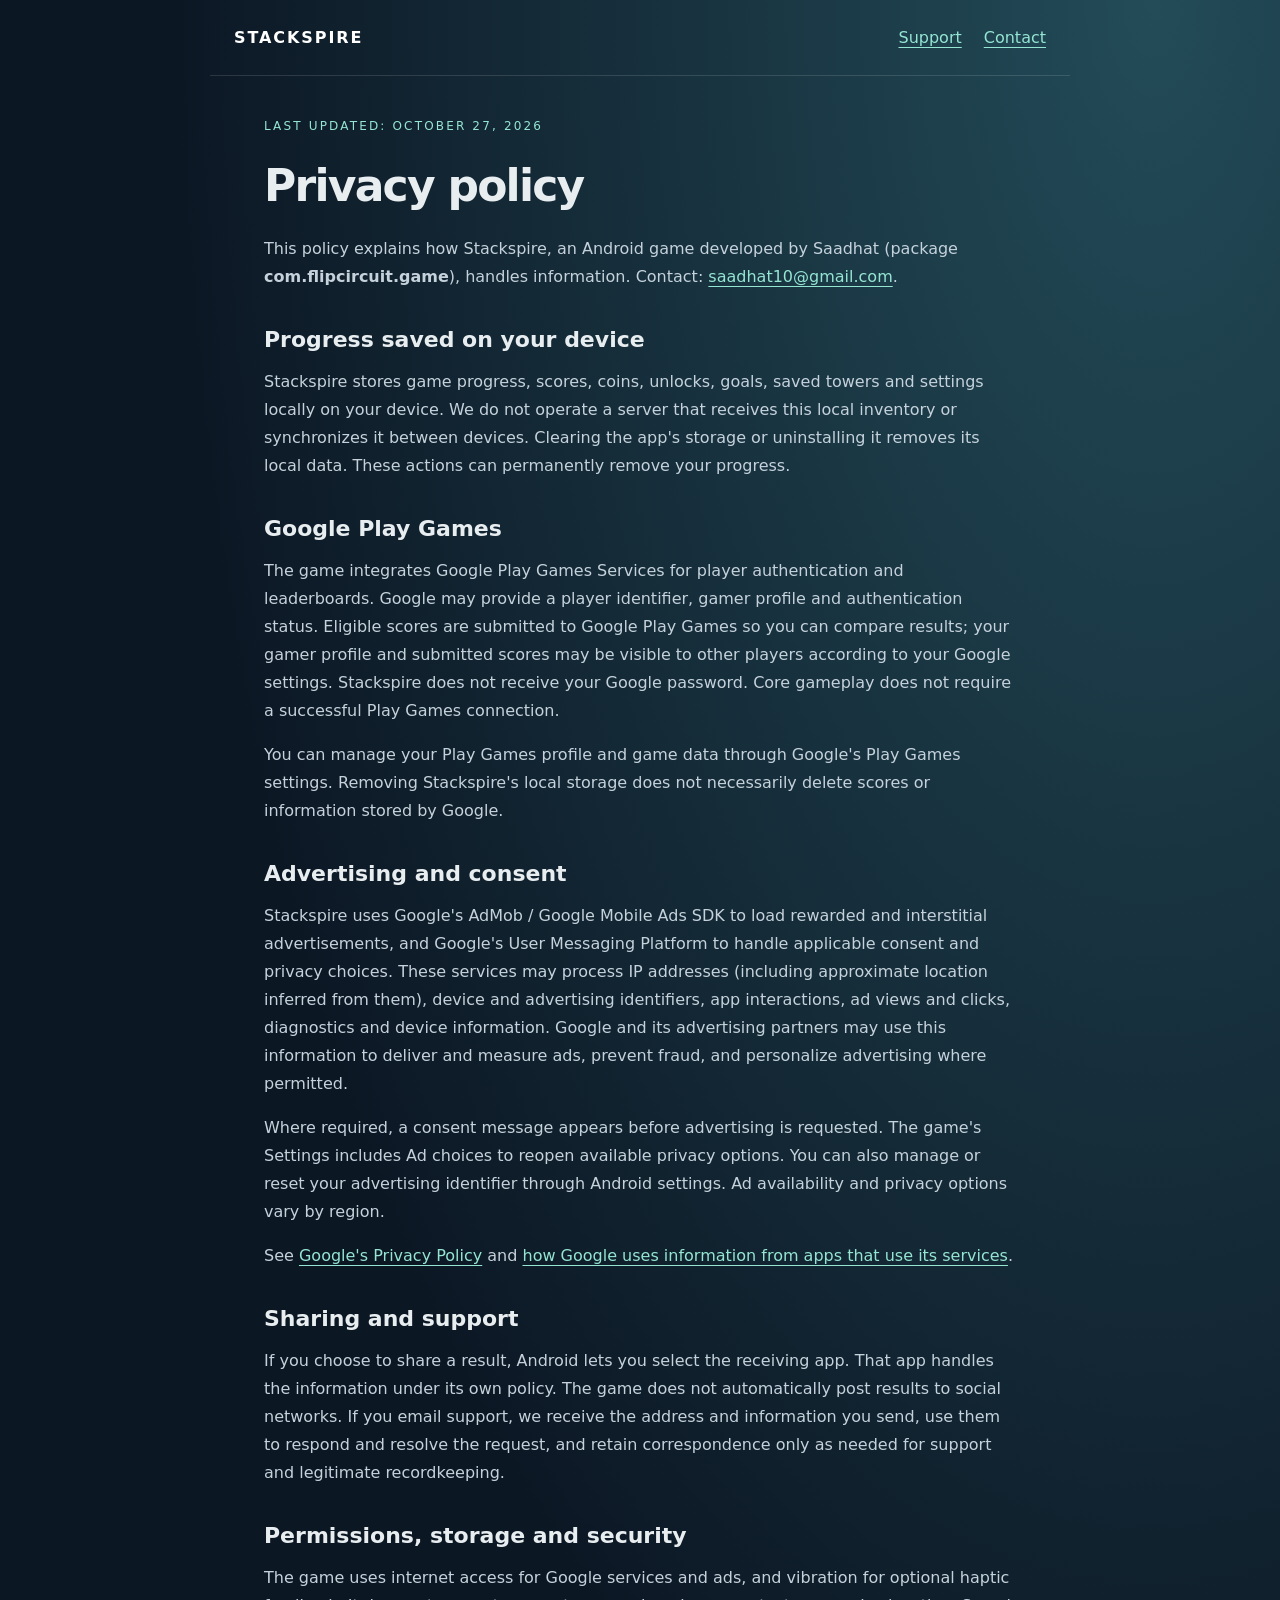
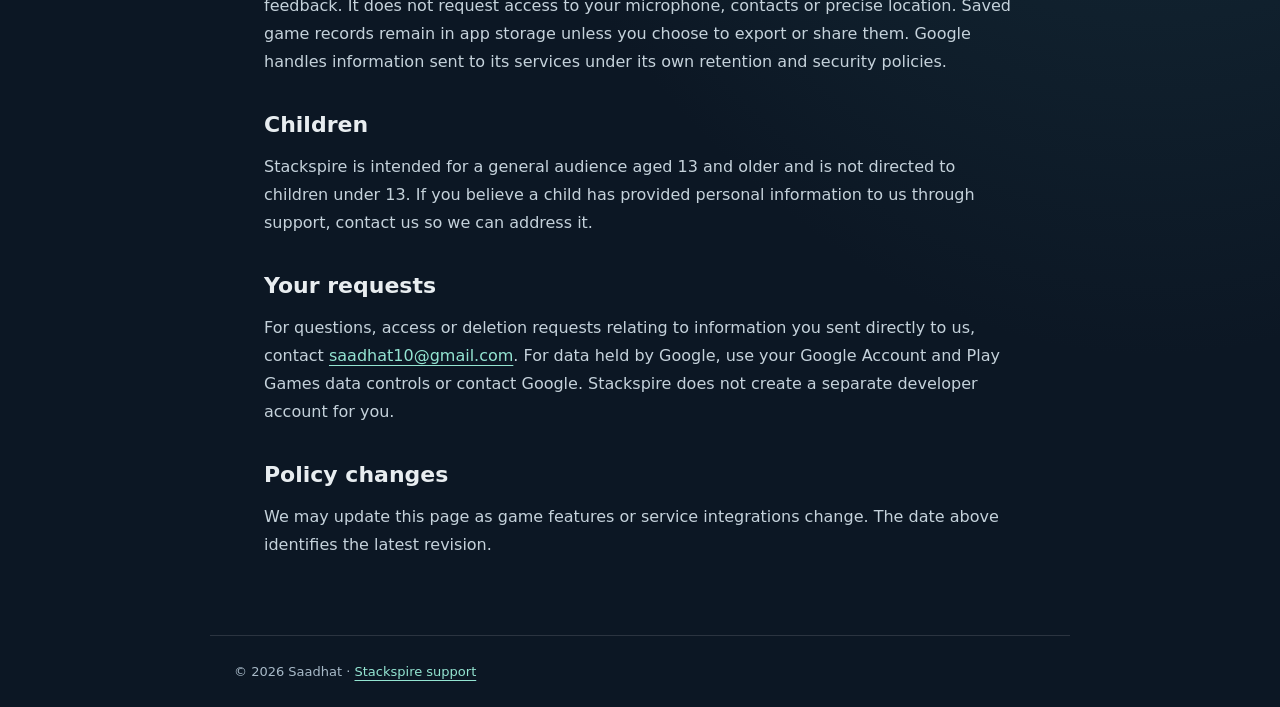
==== privacy.html @ 84bd4995 "Add Stackspire support and privacy page" ====
<!doctype html><html lang="en"><head><meta charset="utf-8"><meta name="viewport" content="width=device-width,initial-scale=1"><meta name="description" content="Privacy policy for the Stackspire Android game by Saadhat."><title>Stackspire — Privacy Policy</title><link rel="stylesheet" href="style.css"></head><body><header><a class="brand" href="./">STACKSPIRE</a><nav><a href="./">Support</a><a href="mailto:saadhat10@gmail.com">Contact</a></nav></header><main class="policy"><p class="eyebrow">Last updated: October 27, 2026</p><h1>Privacy policy</h1><p>This policy explains how Stackspire, an Android game developed by Saadhat (package <strong>com.flipcircuit.game</strong>), handles information. Contact: <a href="mailto:saadhat10@gmail.com">saadhat10@gmail.com</a>.</p><h2>Progress saved on your device</h2><p>Stackspire stores game progress, scores, coins, unlocks, goals, saved towers and settings locally on your device. We do not operate a server that receives this local inventory or synchronizes it between devices. Clearing the app's storage or uninstalling it removes its local data. These actions can permanently remove your progress.</p><h2>Google Play Games</h2><p>The game integrates Google Play Games Services for player authentication and leaderboards. Google may provide a player identifier, gamer profile and authentication status. Eligible scores are submitted to Google Play Games so you can compare results; your gamer profile and submitted scores may be visible to other players according to your Google settings. Stackspire does not receive your Google password. Core gameplay does not require a successful Play Games connection.</p><p>You can manage your Play Games profile and game data through Google's Play Games settings. Removing Stackspire's local storage does not necessarily delete scores or information stored by Google.</p><h2>Advertising and consent</h2><p>Stackspire uses Google's AdMob / Google Mobile Ads SDK to load rewarded and interstitial advertisements, and Google's User Messaging Platform to handle applicable consent and privacy choices. These services may process IP addresses (including approximate location inferred from them), device and advertising identifiers, app interactions, ad views and clicks, diagnostics and device information. Google and its advertising partners may use this information to deliver and measure ads, prevent fraud, and personalize advertising where permitted.</p><p>Where required, a consent message appears before advertising is requested. The game's Settings includes Ad choices to reopen available privacy options. You can also manage or reset your advertising identifier through Android settings. Ad availability and privacy options vary by region.</p><p>See <a href="https://policies.google.com/privacy">Google's Privacy Policy</a> and <a href="https://policies.google.com/technologies/partner-sites">how Google uses information from apps that use its services</a>.</p><h2>Sharing and support</h2><p>If you choose to share a result, Android lets you select the receiving app. That app handles the information under its own policy. The game does not automatically post results to social networks. If you email support, we receive the address and information you send, use them to respond and resolve the request, and retain correspondence only as needed for support and legitimate recordkeeping.</p><h2>Permissions, storage and security</h2><p>The game uses internet access for Google services and ads, and vibration for optional haptic feedback. It does not request access to your microphone, contacts or precise location. Saved game records remain in app storage unless you choose to export or share them. Google handles information sent to its services under its own retention and security policies.</p><h2>Children</h2><p>Stackspire is intended for a general audience aged 13 and older and is not directed to children under 13. If you believe a child has provided personal information to us through support, contact us so we can address it.</p><h2>Your requests</h2><p>For questions, access or deletion requests relating to information you sent directly to us, contact <a href="mailto:saadhat10@gmail.com">saadhat10@gmail.com</a>. For data held by Google, use your Google Account and Play Games data controls or contact Google. Stackspire does not create a separate developer account for you.</p><h2>Policy changes</h2><p>We may update this page as game features or service integrations change. The date above identifies the latest revision.</p></main><footer>© 2026 Saadhat · <a href="./">Stackspire support</a></footer></body></html>
---- style.css ----
:root{color-scheme:dark;font-family:system-ui,-apple-system,Segoe UI,sans-serif;background:#0c1724;color:#e8edf0}*{box-sizing:border-box}body{margin:0;background:radial-gradient(ellipse at 90% 0,#234b58,transparent 60%)}header,main,footer{max-width:860px;margin:auto;padding:28px 24px}header{display:flex;align-items:center;justify-content:space-between;gap:24px;border-bottom:1px solid #ffffff20}a{color:#94e5d2;text-underline-offset:4px}nav{display:flex;gap:22px}.brand{font-weight:800;letter-spacing:.12em;text-decoration:none;color:#fff}h1{font-size:clamp(36px,7vw,64px);line-height:1.08;letter-spacing:-.04em;margin:25px 0}h2{font-size:22px;margin:36px 0 12px}p,li{line-height:1.75;color:#c5d2db}li{margin:8px 0}.eyebrow{color:#94e5d2;font-size:12px;letter-spacing:.18em;text-transform:uppercase}.lead{font-size:21px;max-width:600px}.card{padding:22px 26px;background:#ffffff08;border:1px solid #ffffff18;border-radius:18px;margin:24px 0}.card h2{margin-top:0}footer{font-size:13px;border-top:1px solid #ffffff20;color:#a8bac8}.button{display:inline-block;background:#94e5d2;color:#102c32;font-weight:700;padding:13px 20px;border-radius:30px;text-decoration:none}main{padding-bottom:60px}.policy h1{font-size:44px}.policy{max-width:800px}@media(max-width:500px){header{align-items:flex-start;flex-direction:column;gap:16px}nav{font-size:14px}.card{padding:20px}}
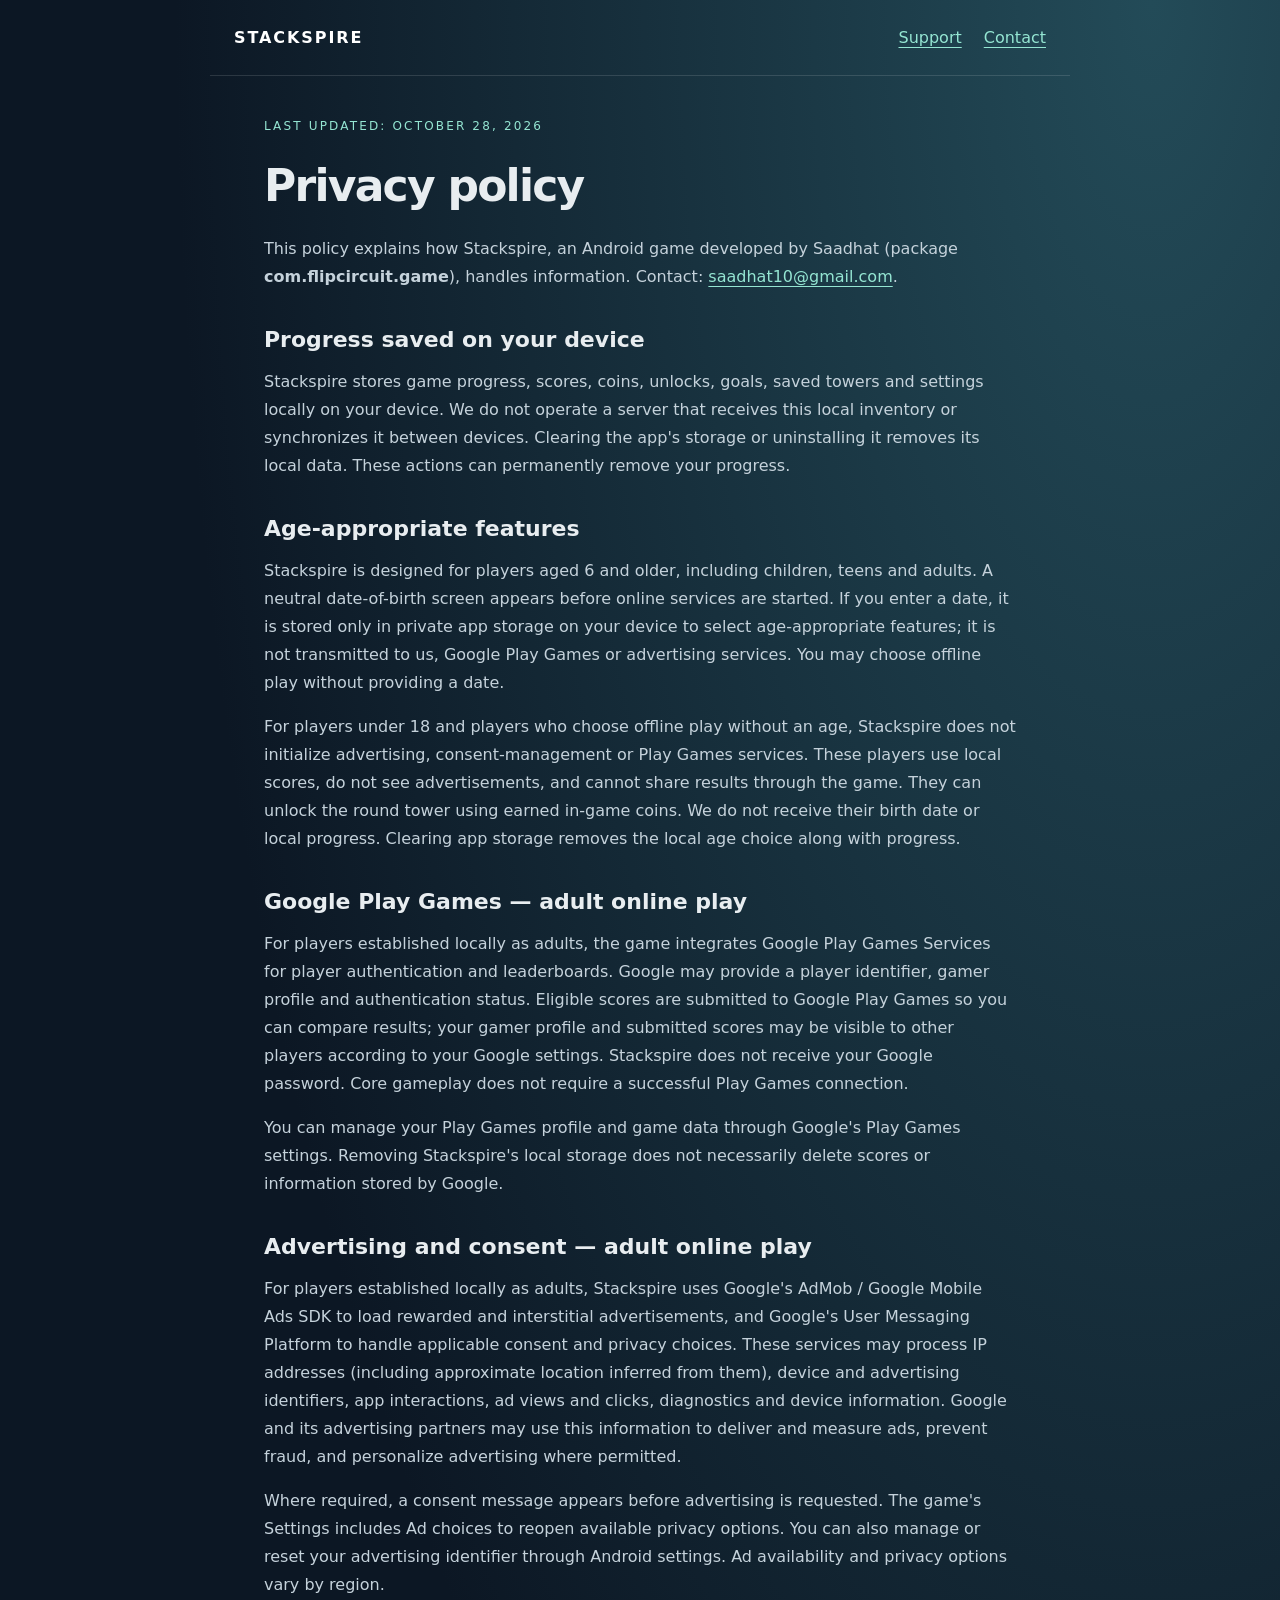
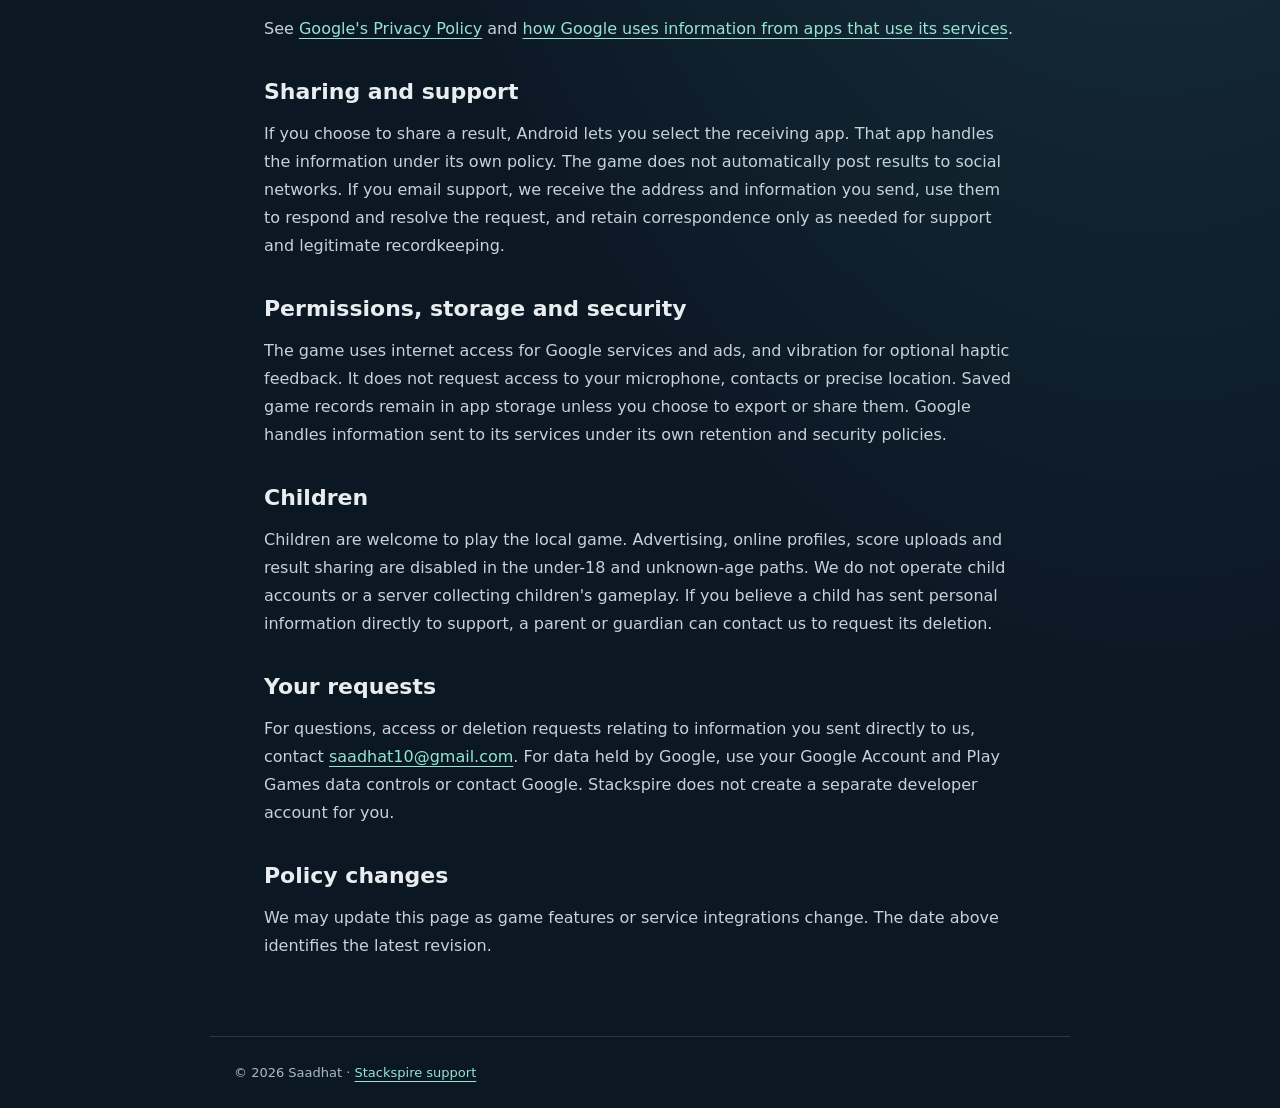
==== commit 2d14b129: "Describe age-gated local play and adult online services" ====
--- a/privacy.html
+++ b/privacy.html
@@ -1 +1 @@
-<!doctype html><html lang="en"><head><meta charset="utf-8"><meta name="viewport" content="width=device-width,initial-scale=1"><meta name="description" content="Privacy policy for the Stackspire Android game by Saadhat."><title>Stackspire — Privacy Policy</title><link rel="stylesheet" href="style.css"></head><body><header><a class="brand" href="./">STACKSPIRE</a><nav><a href="./">Support</a><a href="mailto:saadhat10@gmail.com">Contact</a></nav></header><main class="policy"><p class="eyebrow">Last updated: October 27, 2026</p><h1>Privacy policy</h1><p>This policy explains how Stackspire, an Android game developed by Saadhat (package <strong>com.flipcircuit.game</strong>), handles information. Contact: <a href="mailto:saadhat10@gmail.com">saadhat10@gmail.com</a>.</p><h2>Progress saved on your device</h2><p>Stackspire stores game progress, scores, coins, unlocks, goals, saved towers and settings locally on your device. We do not operate a server that receives this local inventory or synchronizes it between devices. Clearing the app's storage or uninstalling it removes its local data. These actions can permanently remove your progress.</p><h2>Google Play Games</h2><p>The game integrates Google Play Games Services for player authentication and leaderboards. Google may provide a player identifier, gamer profile and authentication status. Eligible scores are submitted to Google Play Games so you can compare results; your gamer profile and submitted scores may be visible to other players according to your Google settings. Stackspire does not receive your Google password. Core gameplay does not require a successful Play Games connection.</p><p>You can manage your Play Games profile and game data through Google's Play Games settings. Removing Stackspire's local storage does not necessarily delete scores or information stored by Google.</p><h2>Advertising and consent</h2><p>Stackspire uses Google's AdMob / Google Mobile Ads SDK to load rewarded and interstitial advertisements, and Google's User Messaging Platform to handle applicable consent and privacy choices. These services may process IP addresses (including approximate location inferred from them), device and advertising identifiers, app interactions, ad views and clicks, diagnostics and device information. Google and its advertising partners may use this information to deliver and measure ads, prevent fraud, and personalize advertising where permitted.</p><p>Where required, a consent message appears before advertising is requested. The game's Settings includes Ad choices to reopen available privacy options. You can also manage or reset your advertising identifier through Android settings. Ad availability and privacy options vary by region.</p><p>See <a href="https://policies.google.com/privacy">Google's Privacy Policy</a> and <a href="https://policies.google.com/technologies/partner-sites">how Google uses information from apps that use its services</a>.</p><h2>Sharing and support</h2><p>If you choose to share a result, Android lets you select the receiving app. That app handles the information under its own policy. The game does not automatically post results to social networks. If you email support, we receive the address and information you send, use them to respond and resolve the request, and retain correspondence only as needed for support and legitimate recordkeeping.</p><h2>Permissions, storage and security</h2><p>The game uses internet access for Google services and ads, and vibration for optional haptic feedback. It does not request access to your microphone, contacts or precise location. Saved game records remain in app storage unless you choose to export or share them. Google handles information sent to its services under its own retention and security policies.</p><h2>Children</h2><p>Stackspire is intended for a general audience aged 13 and older and is not directed to children under 13. If you believe a child has provided personal information to us through support, contact us so we can address it.</p><h2>Your requests</h2><p>For questions, access or deletion requests relating to information you sent directly to us, contact <a href="mailto:saadhat10@gmail.com">saadhat10@gmail.com</a>. For data held by Google, use your Google Account and Play Games data controls or contact Google. Stackspire does not create a separate developer account for you.</p><h2>Policy changes</h2><p>We may update this page as game features or service integrations change. The date above identifies the latest revision.</p></main><footer>© 2026 Saadhat · <a href="./">Stackspire support</a></footer></body></html>
+<!doctype html><html lang="en"><head><meta charset="utf-8"><meta name="viewport" content="width=device-width,initial-scale=1"><meta name="description" content="Privacy policy for the Stackspire Android game by Saadhat."><title>Stackspire — Privacy Policy</title><link rel="stylesheet" href="style.css"></head><body><header><a class="brand" href="./">STACKSPIRE</a><nav><a href="./">Support</a><a href="mailto:saadhat10@gmail.com">Contact</a></nav></header><main class="policy"><p class="eyebrow">Last updated: October 28, 2026</p><h1>Privacy policy</h1><p>This policy explains how Stackspire, an Android game developed by Saadhat (package <strong>com.flipcircuit.game</strong>), handles information. Contact: <a href="mailto:saadhat10@gmail.com">saadhat10@gmail.com</a>.</p><h2>Progress saved on your device</h2><p>Stackspire stores game progress, scores, coins, unlocks, goals, saved towers and settings locally on your device. We do not operate a server that receives this local inventory or synchronizes it between devices. Clearing the app's storage or uninstalling it removes its local data. These actions can permanently remove your progress.</p><h2>Age-appropriate features</h2><p>Stackspire is designed for players aged 6 and older, including children, teens and adults. A neutral date-of-birth screen appears before online services are started. If you enter a date, it is stored only in private app storage on your device to select age-appropriate features; it is not transmitted to us, Google Play Games or advertising services. You may choose offline play without providing a date.</p><p>For players under 18 and players who choose offline play without an age, Stackspire does not initialize advertising, consent-management or Play Games services. These players use local scores, do not see advertisements, and cannot share results through the game. They can unlock the round tower using earned in-game coins. We do not receive their birth date or local progress. Clearing app storage removes the local age choice along with progress.</p><h2>Google Play Games — adult online play</h2><p>For players established locally as adults, the game integrates Google Play Games Services for player authentication and leaderboards. Google may provide a player identifier, gamer profile and authentication status. Eligible scores are submitted to Google Play Games so you can compare results; your gamer profile and submitted scores may be visible to other players according to your Google settings. Stackspire does not receive your Google password. Core gameplay does not require a successful Play Games connection.</p><p>You can manage your Play Games profile and game data through Google's Play Games settings. Removing Stackspire's local storage does not necessarily delete scores or information stored by Google.</p><h2>Advertising and consent — adult online play</h2><p>For players established locally as adults, Stackspire uses Google's AdMob / Google Mobile Ads SDK to load rewarded and interstitial advertisements, and Google's User Messaging Platform to handle applicable consent and privacy choices. These services may process IP addresses (including approximate location inferred from them), device and advertising identifiers, app interactions, ad views and clicks, diagnostics and device information. Google and its advertising partners may use this information to deliver and measure ads, prevent fraud, and personalize advertising where permitted.</p><p>Where required, a consent message appears before advertising is requested. The game's Settings includes Ad choices to reopen available privacy options. You can also manage or reset your advertising identifier through Android settings. Ad availability and privacy options vary by region.</p><p>See <a href="https://policies.google.com/privacy">Google's Privacy Policy</a> and <a href="https://policies.google.com/technologies/partner-sites">how Google uses information from apps that use its services</a>.</p><h2>Sharing and support</h2><p>If you choose to share a result, Android lets you select the receiving app. That app handles the information under its own policy. The game does not automatically post results to social networks. If you email support, we receive the address and information you send, use them to respond and resolve the request, and retain correspondence only as needed for support and legitimate recordkeeping.</p><h2>Permissions, storage and security</h2><p>The game uses internet access for Google services and ads, and vibration for optional haptic feedback. It does not request access to your microphone, contacts or precise location. Saved game records remain in app storage unless you choose to export or share them. Google handles information sent to its services under its own retention and security policies.</p><h2>Children</h2><p>Children are welcome to play the local game. Advertising, online profiles, score uploads and result sharing are disabled in the under-18 and unknown-age paths. We do not operate child accounts or a server collecting children's gameplay. If you believe a child has sent personal information directly to support, a parent or guardian can contact us to request its deletion.</p><h2>Your requests</h2><p>For questions, access or deletion requests relating to information you sent directly to us, contact <a href="mailto:saadhat10@gmail.com">saadhat10@gmail.com</a>. For data held by Google, use your Google Account and Play Games data controls or contact Google. Stackspire does not create a separate developer account for you.</p><h2>Policy changes</h2><p>We may update this page as game features or service integrations change. The date above identifies the latest revision.</p></main><footer>© 2026 Saadhat · <a href="./">Stackspire support</a></footer></body></html>
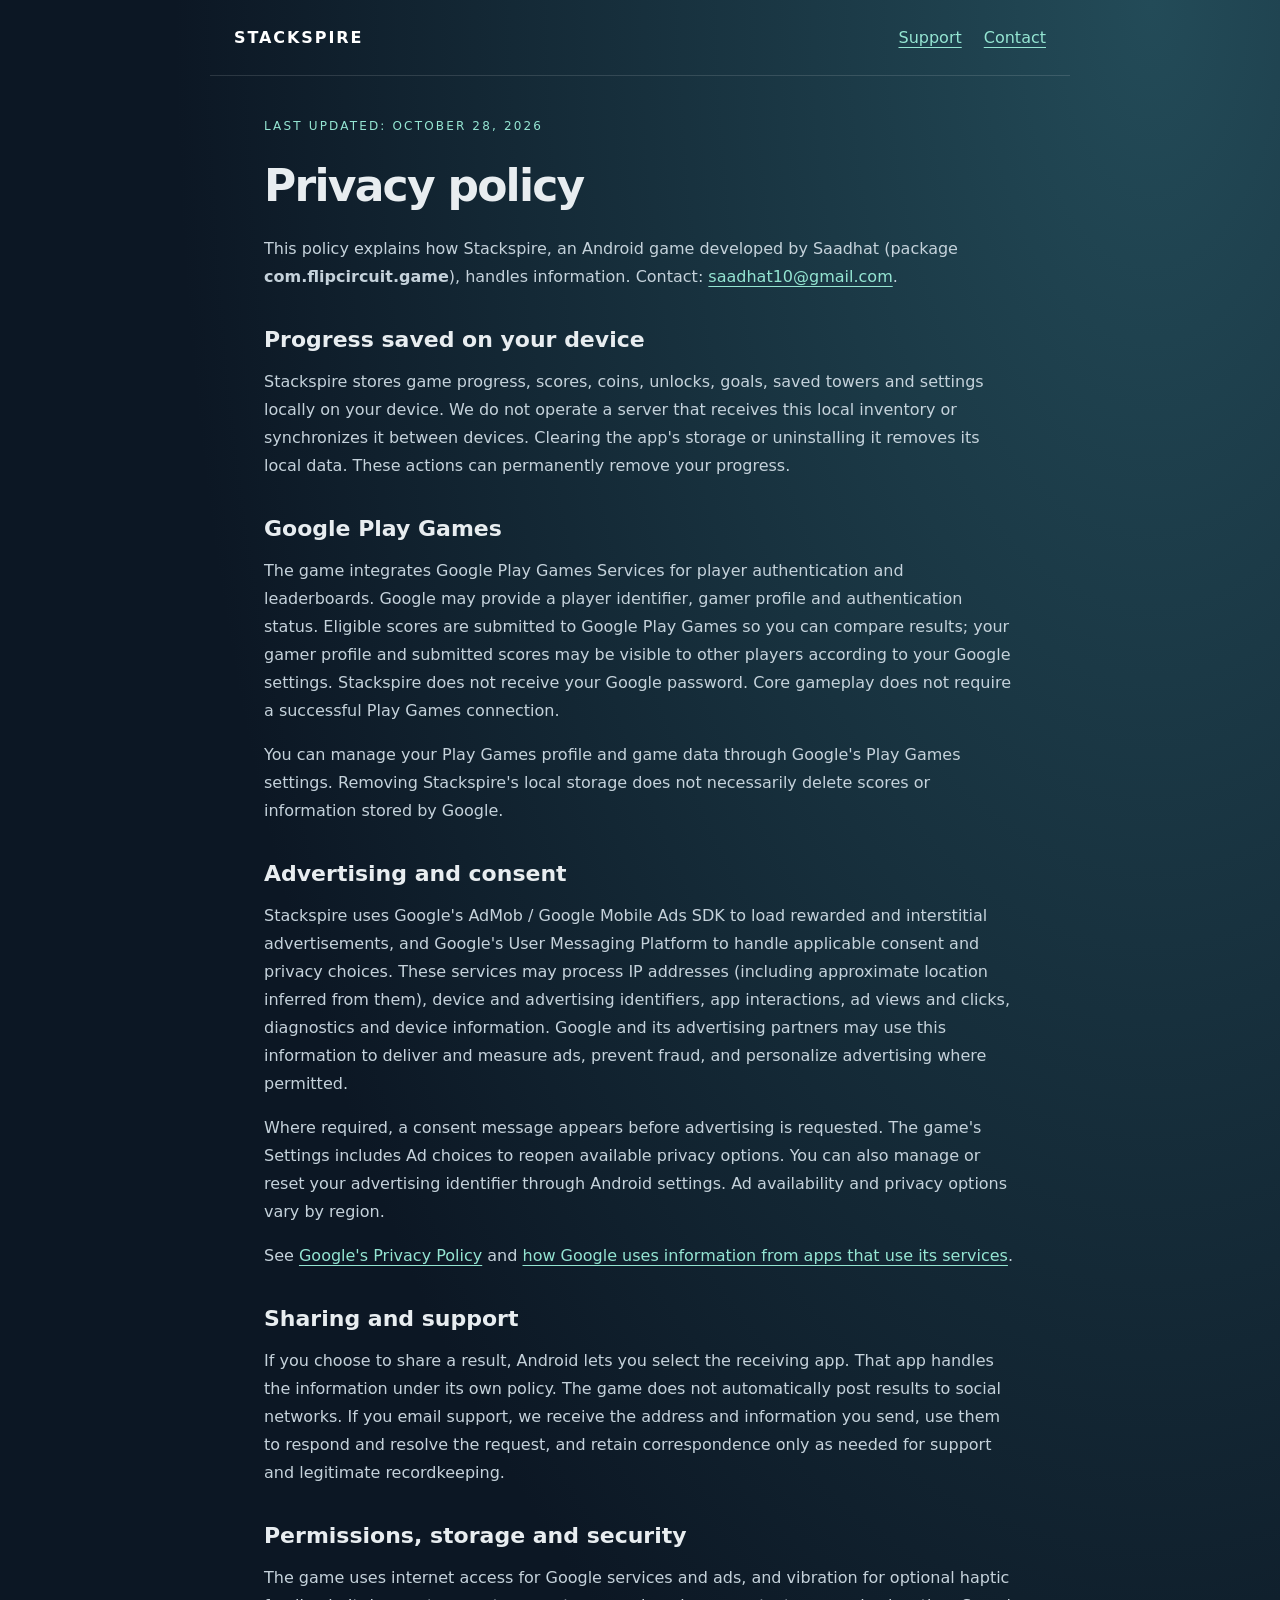
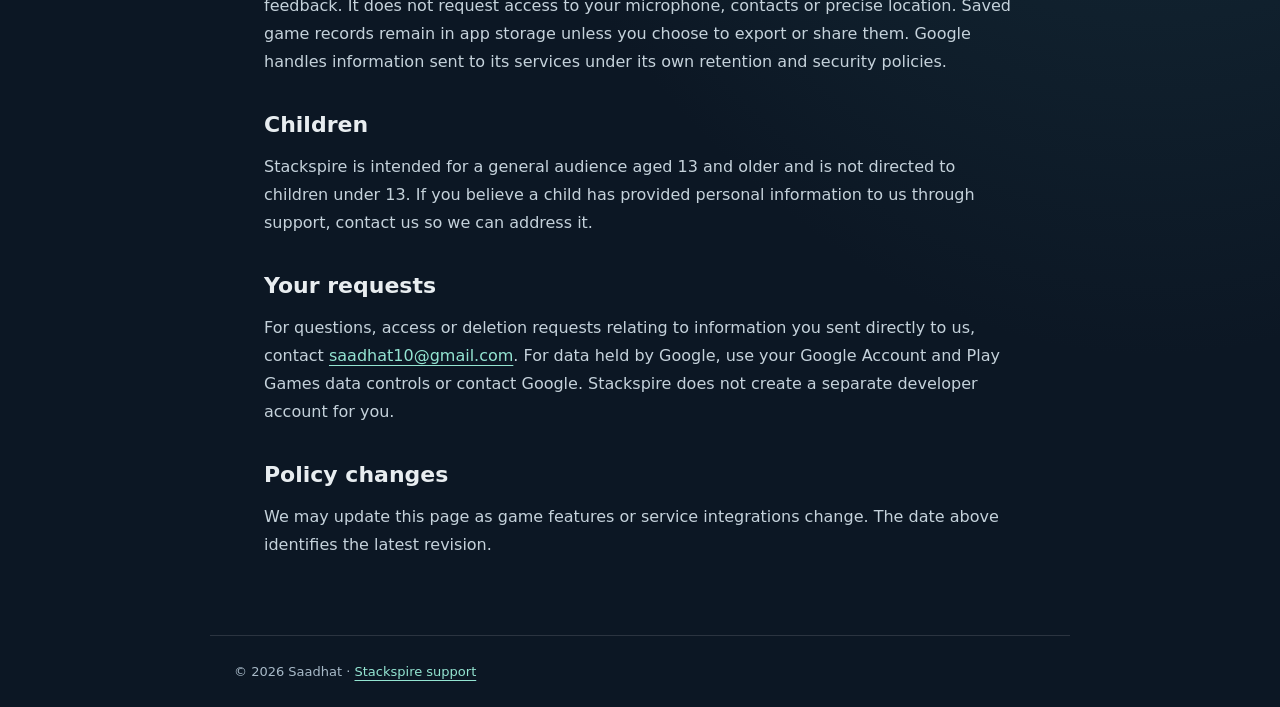
==== commit 3bacf415: "Remove birth-date flow and restore general-audience privacy wording" ====
--- a/privacy.html
+++ b/privacy.html
@@ -1 +1 @@
-<!doctype html><html lang="en"><head><meta charset="utf-8"><meta name="viewport" content="width=device-width,initial-scale=1"><meta name="description" content="Privacy policy for the Stackspire Android game by Saadhat."><title>Stackspire — Privacy Policy</title><link rel="stylesheet" href="style.css"></head><body><header><a class="brand" href="./">STACKSPIRE</a><nav><a href="./">Support</a><a href="mailto:saadhat10@gmail.com">Contact</a></nav></header><main class="policy"><p class="eyebrow">Last updated: October 28, 2026</p><h1>Privacy policy</h1><p>This policy explains how Stackspire, an Android game developed by Saadhat (package <strong>com.flipcircuit.game</strong>), handles information. Contact: <a href="mailto:saadhat10@gmail.com">saadhat10@gmail.com</a>.</p><h2>Progress saved on your device</h2><p>Stackspire stores game progress, scores, coins, unlocks, goals, saved towers and settings locally on your device. We do not operate a server that receives this local inventory or synchronizes it between devices. Clearing the app's storage or uninstalling it removes its local data. These actions can permanently remove your progress.</p><h2>Age-appropriate features</h2><p>Stackspire is designed for players aged 6 and older, including children, teens and adults. A neutral date-of-birth screen appears before online services are started. If you enter a date, it is stored only in private app storage on your device to select age-appropriate features; it is not transmitted to us, Google Play Games or advertising services. You may choose offline play without providing a date.</p><p>For players under 18 and players who choose offline play without an age, Stackspire does not initialize advertising, consent-management or Play Games services. These players use local scores, do not see advertisements, and cannot share results through the game. They can unlock the round tower using earned in-game coins. We do not receive their birth date or local progress. Clearing app storage removes the local age choice along with progress.</p><h2>Google Play Games — adult online play</h2><p>For players established locally as adults, the game integrates Google Play Games Services for player authentication and leaderboards. Google may provide a player identifier, gamer profile and authentication status. Eligible scores are submitted to Google Play Games so you can compare results; your gamer profile and submitted scores may be visible to other players according to your Google settings. Stackspire does not receive your Google password. Core gameplay does not require a successful Play Games connection.</p><p>You can manage your Play Games profile and game data through Google's Play Games settings. Removing Stackspire's local storage does not necessarily delete scores or information stored by Google.</p><h2>Advertising and consent — adult online play</h2><p>For players established locally as adults, Stackspire uses Google's AdMob / Google Mobile Ads SDK to load rewarded and interstitial advertisements, and Google's User Messaging Platform to handle applicable consent and privacy choices. These services may process IP addresses (including approximate location inferred from them), device and advertising identifiers, app interactions, ad views and clicks, diagnostics and device information. Google and its advertising partners may use this information to deliver and measure ads, prevent fraud, and personalize advertising where permitted.</p><p>Where required, a consent message appears before advertising is requested. The game's Settings includes Ad choices to reopen available privacy options. You can also manage or reset your advertising identifier through Android settings. Ad availability and privacy options vary by region.</p><p>See <a href="https://policies.google.com/privacy">Google's Privacy Policy</a> and <a href="https://policies.google.com/technologies/partner-sites">how Google uses information from apps that use its services</a>.</p><h2>Sharing and support</h2><p>If you choose to share a result, Android lets you select the receiving app. That app handles the information under its own policy. The game does not automatically post results to social networks. If you email support, we receive the address and information you send, use them to respond and resolve the request, and retain correspondence only as needed for support and legitimate recordkeeping.</p><h2>Permissions, storage and security</h2><p>The game uses internet access for Google services and ads, and vibration for optional haptic feedback. It does not request access to your microphone, contacts or precise location. Saved game records remain in app storage unless you choose to export or share them. Google handles information sent to its services under its own retention and security policies.</p><h2>Children</h2><p>Children are welcome to play the local game. Advertising, online profiles, score uploads and result sharing are disabled in the under-18 and unknown-age paths. We do not operate child accounts or a server collecting children's gameplay. If you believe a child has sent personal information directly to support, a parent or guardian can contact us to request its deletion.</p><h2>Your requests</h2><p>For questions, access or deletion requests relating to information you sent directly to us, contact <a href="mailto:saadhat10@gmail.com">saadhat10@gmail.com</a>. For data held by Google, use your Google Account and Play Games data controls or contact Google. Stackspire does not create a separate developer account for you.</p><h2>Policy changes</h2><p>We may update this page as game features or service integrations change. The date above identifies the latest revision.</p></main><footer>© 2026 Saadhat · <a href="./">Stackspire support</a></footer></body></html>
+<!doctype html><html lang="en"><head><meta charset="utf-8"><meta name="viewport" content="width=device-width,initial-scale=1"><meta name="description" content="Privacy policy for the Stackspire Android game by Saadhat."><title>Stackspire — Privacy Policy</title><link rel="stylesheet" href="style.css"></head><body><header><a class="brand" href="./">STACKSPIRE</a><nav><a href="./">Support</a><a href="mailto:saadhat10@gmail.com">Contact</a></nav></header><main class="policy"><p class="eyebrow">Last updated: October 28, 2026</p><h1>Privacy policy</h1><p>This policy explains how Stackspire, an Android game developed by Saadhat (package <strong>com.flipcircuit.game</strong>), handles information. Contact: <a href="mailto:saadhat10@gmail.com">saadhat10@gmail.com</a>.</p><h2>Progress saved on your device</h2><p>Stackspire stores game progress, scores, coins, unlocks, goals, saved towers and settings locally on your device. We do not operate a server that receives this local inventory or synchronizes it between devices. Clearing the app's storage or uninstalling it removes its local data. These actions can permanently remove your progress.</p><h2>Google Play Games</h2><p>The game integrates Google Play Games Services for player authentication and leaderboards. Google may provide a player identifier, gamer profile and authentication status. Eligible scores are submitted to Google Play Games so you can compare results; your gamer profile and submitted scores may be visible to other players according to your Google settings. Stackspire does not receive your Google password. Core gameplay does not require a successful Play Games connection.</p><p>You can manage your Play Games profile and game data through Google's Play Games settings. Removing Stackspire's local storage does not necessarily delete scores or information stored by Google.</p><h2>Advertising and consent</h2><p>Stackspire uses Google's AdMob / Google Mobile Ads SDK to load rewarded and interstitial advertisements, and Google's User Messaging Platform to handle applicable consent and privacy choices. These services may process IP addresses (including approximate location inferred from them), device and advertising identifiers, app interactions, ad views and clicks, diagnostics and device information. Google and its advertising partners may use this information to deliver and measure ads, prevent fraud, and personalize advertising where permitted.</p><p>Where required, a consent message appears before advertising is requested. The game's Settings includes Ad choices to reopen available privacy options. You can also manage or reset your advertising identifier through Android settings. Ad availability and privacy options vary by region.</p><p>See <a href="https://policies.google.com/privacy">Google's Privacy Policy</a> and <a href="https://policies.google.com/technologies/partner-sites">how Google uses information from apps that use its services</a>.</p><h2>Sharing and support</h2><p>If you choose to share a result, Android lets you select the receiving app. That app handles the information under its own policy. The game does not automatically post results to social networks. If you email support, we receive the address and information you send, use them to respond and resolve the request, and retain correspondence only as needed for support and legitimate recordkeeping.</p><h2>Permissions, storage and security</h2><p>The game uses internet access for Google services and ads, and vibration for optional haptic feedback. It does not request access to your microphone, contacts or precise location. Saved game records remain in app storage unless you choose to export or share them. Google handles information sent to its services under its own retention and security policies.</p><h2>Children</h2><p>Stackspire is intended for a general audience aged 13 and older and is not directed to children under 13. If you believe a child has provided personal information to us through support, contact us so we can address it.</p><h2>Your requests</h2><p>For questions, access or deletion requests relating to information you sent directly to us, contact <a href="mailto:saadhat10@gmail.com">saadhat10@gmail.com</a>. For data held by Google, use your Google Account and Play Games data controls or contact Google. Stackspire does not create a separate developer account for you.</p><h2>Policy changes</h2><p>We may update this page as game features or service integrations change. The date above identifies the latest revision.</p></main><footer>© 2026 Saadhat · <a href="./">Stackspire support</a></footer></body></html>
